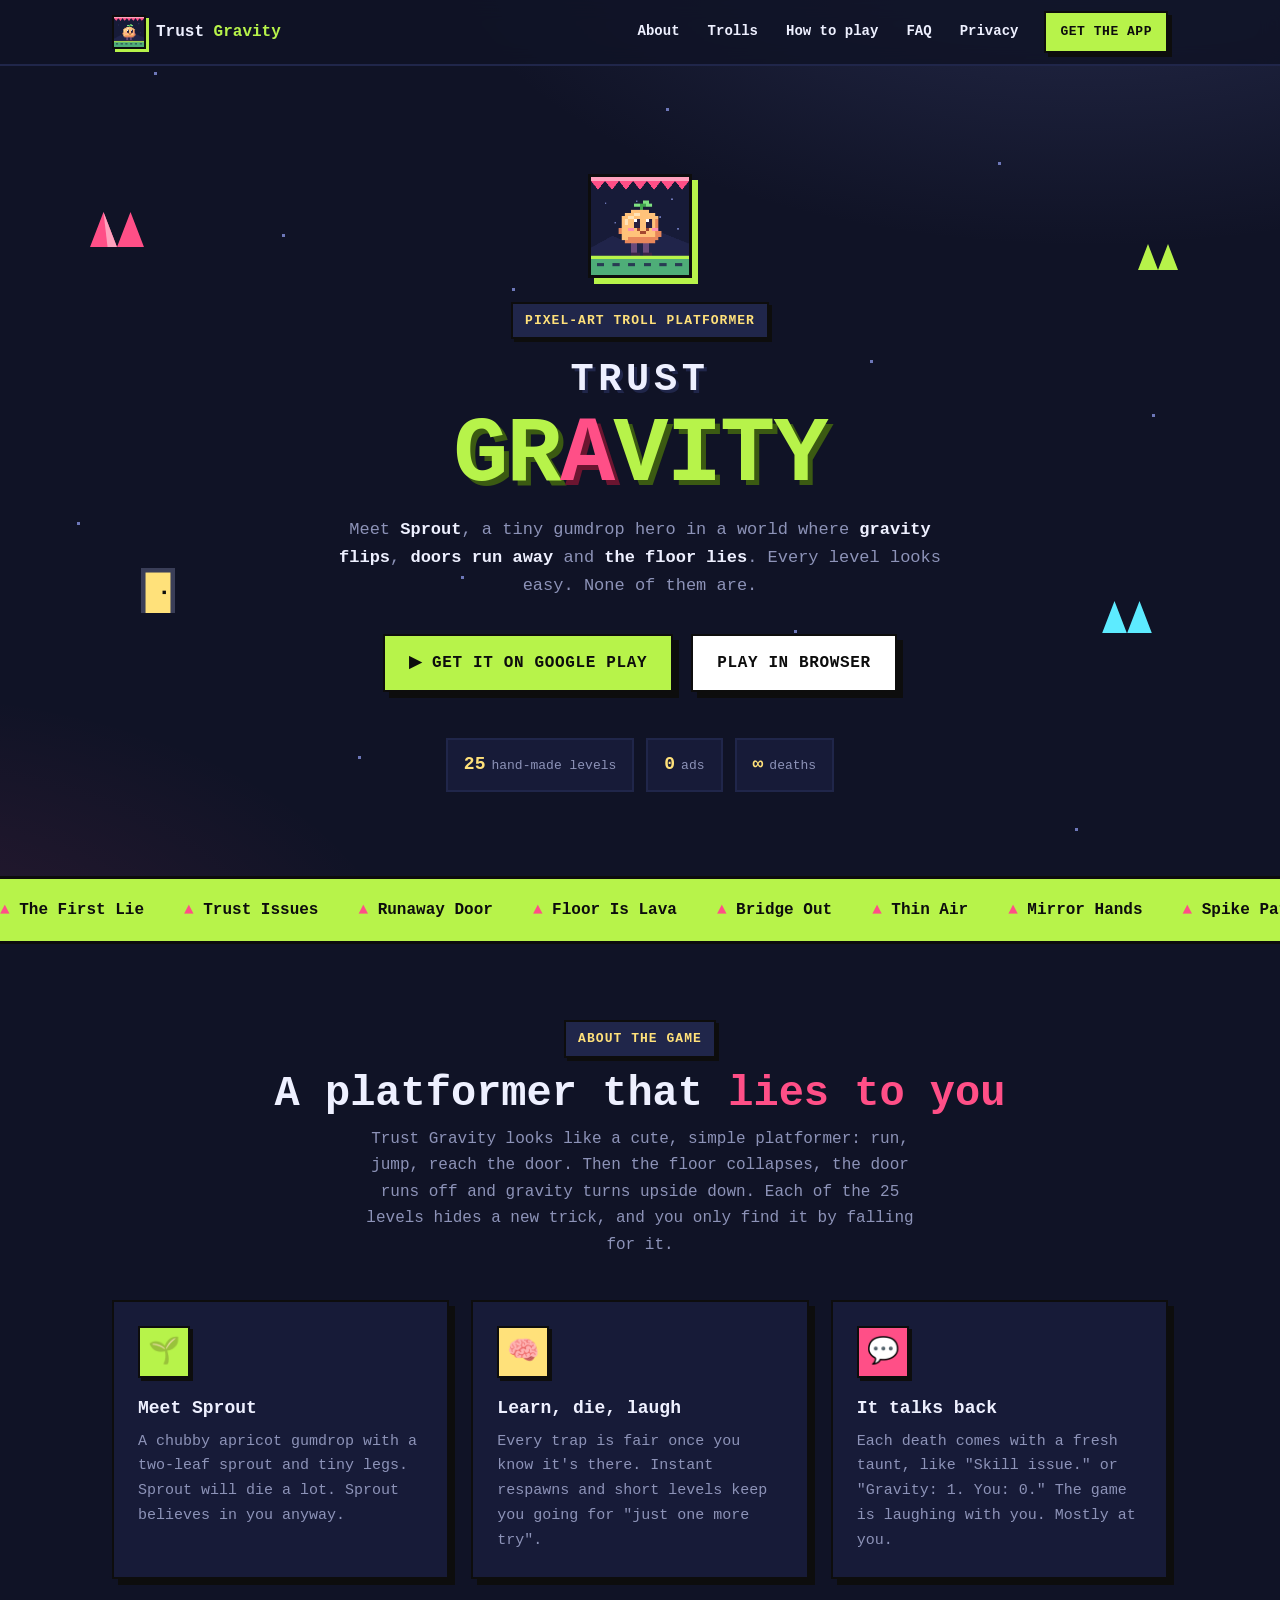
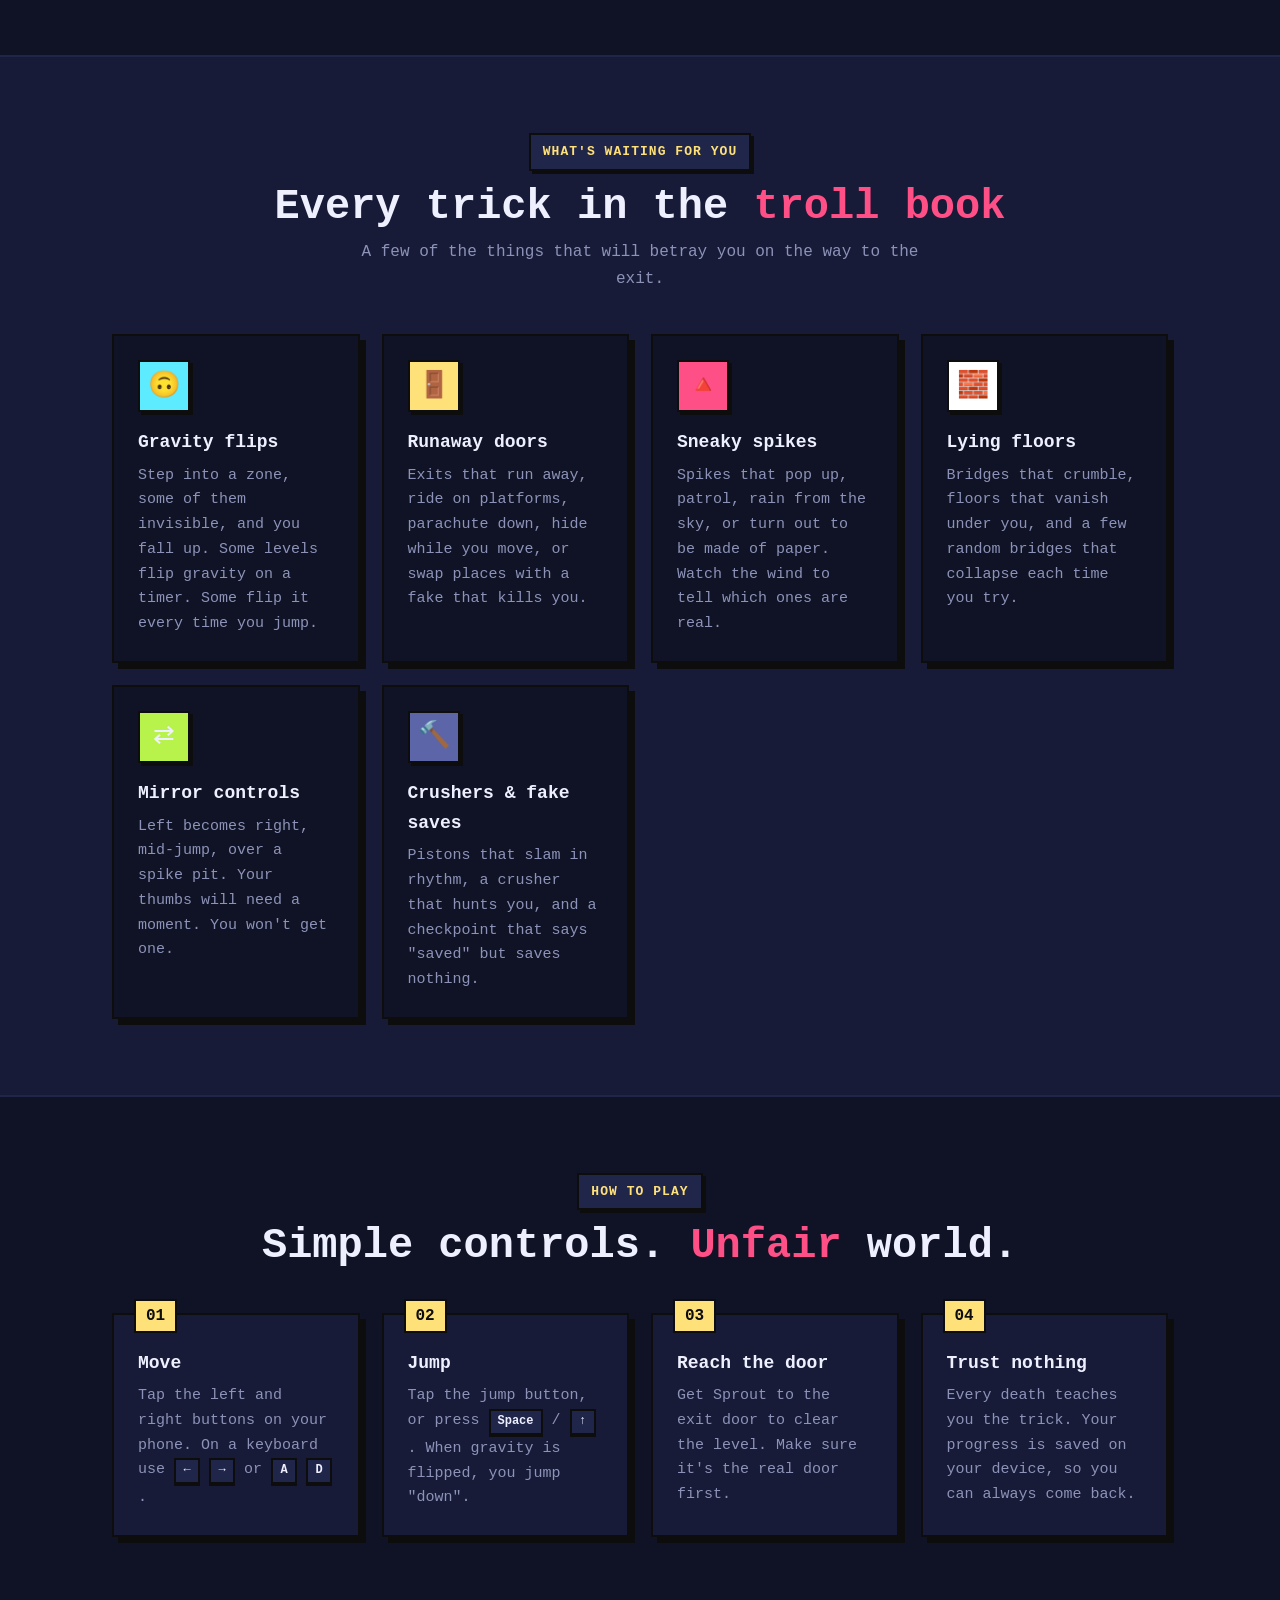
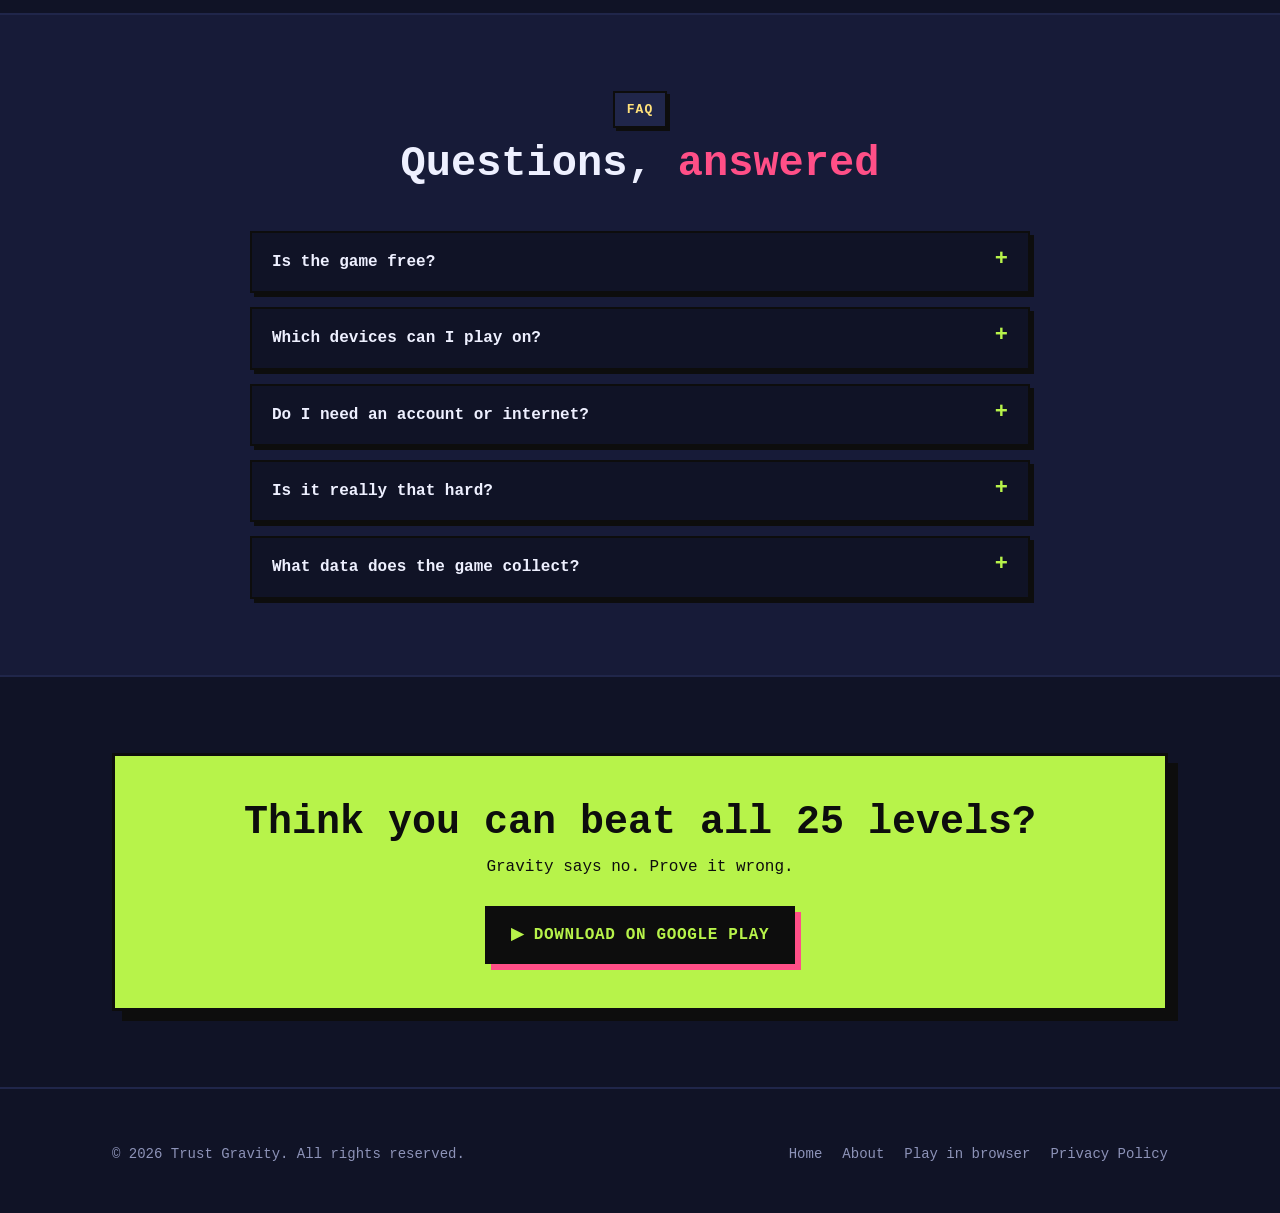
==== index.html @ 13813260 "inital commit" ====
<!doctype html>
<html lang="en">
<head>
  <meta charset="utf-8">
  <meta name="viewport" content="width=device-width, initial-scale=1">
  <title>Trust Gravity – a troll platformer</title>
  <meta name="description" content="Trust Gravity is a pixel-art troll platformer where gravity, doors and even the floor lie to you. 25 levels of pure betrayal.">
  <meta name="theme-color" content="#101326">
  <meta property="og:title" content="Trust Gravity">
  <meta property="og:description" content="A pixel-art troll platformer where gravity, doors and even the floor lie to you.">
  <meta property="og:image" content="img/icon.png">
  <meta property="og:type" content="website">
  <link rel="icon" type="image/png" href="img/icon.png">
  <link rel="stylesheet" href="css/style.css">
</head>
<body>
  <a class="skip-link" href="#main">Skip to content</a>
  <div class="sky" aria-hidden="true"><i></i><i></i><i></i><i></i><i></i><i></i><i></i><i></i><i></i><i></i><i></i><i></i></div>

  <header class="site-header">
    <nav class="container nav" aria-label="Main">
      <a class="brand" href="index.html">
        <img src="img/icon.png" alt="" width="34" height="34">
        <span>Trust <b>Gravity</b></span>
      </a>
      <input type="checkbox" id="nav-check" class="nav-check" aria-label="Toggle menu">
      <label for="nav-check" class="nav-toggle" aria-hidden="true">☰</label>
      <ul class="nav-links">
        <li><a href="#about">About</a></li>
        <li><a href="#features">Trolls</a></li>
        <li><a href="#how">How to play</a></li>
        <li><a href="#faq">FAQ</a></li>
        <li><a href="privacy.html">Privacy</a></li>
        <li><a class="pop-btn small" href="https://play.google.com/store/apps/details?id=com.game.dont_trust_gravity" target="_blank" rel="noopener">Get the app</a></li>
      </ul>
    </nav>
  </header>

  <main id="main">
    <!-- ============ HERO ============ -->
    <section class="hero">
      <!-- floating spikes and doors -->
      <svg class="float a" viewBox="0 0 40 26" aria-hidden="true"><path d="M0 26 10 0 20 26 30 0 40 26Z" fill="#ff4f87"/><path d="M10 0 13 26 20 26Z" fill="#ffa2be"/></svg>
      <svg class="float b" viewBox="0 0 30 40" aria-hidden="true"><rect width="30" height="40" fill="#3a3e58"/><rect x="4" y="4" width="22" height="36" fill="#ffe17a"/><rect x="19" y="20" width="3" height="3" fill="#0d0d0d"/></svg>
      <svg class="float c" viewBox="0 0 40 26" aria-hidden="true"><path d="M0 26 10 0 20 26 30 0 40 26Z" fill="#b7f34a"/></svg>
      <svg class="float d" viewBox="0 0 40 26" aria-hidden="true"><path d="M0 26 10 0 20 26 30 0 40 26Z" fill="#5debff"/></svg>

      <div class="container">
        <img class="app-icon rise" src="img/icon.png" alt="Trust Gravity app icon" width="104" height="104">
        <span class="tag rise d1">Pixel-art troll platformer</span>
        <h1 class="title rise d2" aria-label="Trust Gravity">
          <small aria-hidden="true">TRUST</small>
          <span aria-hidden="true">G</span><span aria-hidden="true">R</span><span class="flip" aria-hidden="true">A</span><span aria-hidden="true">V</span><span aria-hidden="true">I</span><span aria-hidden="true">T</span><span aria-hidden="true">Y</span>
        </h1>
        <p class="lede rise d3">
          Meet <strong>Sprout</strong>, a tiny gumdrop hero in a world where <strong>gravity flips</strong>,
          <strong>doors run away</strong> and <strong>the floor lies</strong>. Every level looks easy.
          None of them are.
        </p>
        <div class="cta-row rise d4">
          <a class="pop-btn shimmer" href="https://play.google.com/store/apps/details?id=com.game.dont_trust_gravity" target="_blank" rel="noopener">▶ Get it on Google Play</a>
          <a class="pop-btn white" href="play/index.html">Play in browser</a>
        </div>
        <div class="stats rise d4">
          <div><b>25</b>hand-made levels</div>
          <div><b>0</b>ads</div>
          <div><b>∞</b>deaths</div>
        </div>
      </div>
    </section>

    <!-- ============ LEVEL TICKER ============ -->
    <div class="ticker" aria-label="Some of the levels">
      <ul>
        <li>The First Lie</li><li>Trust Issues</li><li>Runaway Door</li><li>Floor Is Lava</li><li>Bridge Out</li>
        <li>Thin Air</li><li>Mirror Hands</li><li>Spike Patrol</li><li>Save Point?</li><li>The Flip Clock</li>
        <li>Crusher Alley</li><li>Wrong Door</li><li>Paper Spikes</li><li>Moon Walk</li><li>The Last Lie</li>
        <!-- duplicated for a seamless loop -->
        <li aria-hidden="true">The First Lie</li><li aria-hidden="true">Trust Issues</li><li aria-hidden="true">Runaway Door</li><li aria-hidden="true">Floor Is Lava</li><li aria-hidden="true">Bridge Out</li>
        <li aria-hidden="true">Thin Air</li><li aria-hidden="true">Mirror Hands</li><li aria-hidden="true">Spike Patrol</li><li aria-hidden="true">Save Point?</li><li aria-hidden="true">The Flip Clock</li>
        <li aria-hidden="true">Crusher Alley</li><li aria-hidden="true">Wrong Door</li><li aria-hidden="true">Paper Spikes</li><li aria-hidden="true">Moon Walk</li><li aria-hidden="true">The Last Lie</li>
      </ul>
    </div>

    <!-- ============ ABOUT ============ -->
    <section id="about">
      <div class="container">
        <div class="section-head">
          <span class="tag">About the game</span>
          <h2>A platformer that <em>lies to you</em></h2>
          <p>
            Trust Gravity looks like a cute, simple platformer: run, jump, reach the door.
            Then the floor collapses, the door runs off and gravity turns upside down.
            Each of the 25 levels hides a new trick, and you only find it by falling for it.
          </p>
        </div>
        <div class="grid">
          <article class="card">
            <div class="icon bg-lime" aria-hidden="true">🌱</div>
            <h3>Meet Sprout</h3>
            <p>A chubby apricot gumdrop with a two-leaf sprout and tiny legs. Sprout will die a lot. Sprout believes in you anyway.</p>
          </article>
          <article class="card">
            <div class="icon bg-yellow" aria-hidden="true">🧠</div>
            <h3>Learn, die, laugh</h3>
            <p>Every trap is fair once you know it's there. Instant respawns and short levels keep you going for "just one more try".</p>
          </article>
          <article class="card">
            <div class="icon bg-pink" aria-hidden="true">💬</div>
            <h3>It talks back</h3>
            <p>Each death comes with a fresh taunt, like "Skill issue." or "Gravity: 1. You: 0." The game is laughing with you. Mostly at you.</p>
          </article>
        </div>
      </div>
    </section>

    <!-- ============ FEATURES / TROLLS ============ -->
    <section id="features" class="band">
      <div class="container">
        <div class="section-head">
          <span class="tag">What's waiting for you</span>
          <h2>Every trick in the <em>troll book</em></h2>
          <p>A few of the things that will betray you on the way to the exit.</p>
        </div>
        <div class="grid">
          <article class="card">
            <div class="icon bg-cyan" aria-hidden="true">🙃</div>
            <h3>Gravity flips</h3>
            <p>Step into a zone, some of them invisible, and you fall up. Some levels flip gravity on a timer. Some flip it every time you jump.</p>
          </article>
          <article class="card">
            <div class="icon bg-yellow" aria-hidden="true">🚪</div>
            <h3>Runaway doors</h3>
            <p>Exits that run away, ride on platforms, parachute down, hide while you move, or swap places with a fake that kills you.</p>
          </article>
          <article class="card">
            <div class="icon bg-pink" aria-hidden="true">🔺</div>
            <h3>Sneaky spikes</h3>
            <p>Spikes that pop up, patrol, rain from the sky, or turn out to be made of paper. Watch the wind to tell which ones are real.</p>
          </article>
          <article class="card">
            <div class="icon bg-white" aria-hidden="true">🧱</div>
            <h3>Lying floors</h3>
            <p>Bridges that crumble, floors that vanish under you, and a few random bridges that collapse each time you try.</p>
          </article>
          <article class="card">
            <div class="icon bg-lime" aria-hidden="true">⇄</div>
            <h3>Mirror controls</h3>
            <p>Left becomes right, mid-jump, over a spike pit. Your thumbs will need a moment. You won't get one.</p>
          </article>
          <article class="card">
            <div class="icon bg-blue" aria-hidden="true">🔨</div>
            <h3>Crushers &amp; fake saves</h3>
            <p>Pistons that slam in rhythm, a crusher that hunts you, and a checkpoint that says "saved" but saves nothing.</p>
          </article>
        </div>
      </div>
    </section>

    <!-- ============ HOW TO PLAY ============ -->
    <section id="how">
      <div class="container">
        <div class="section-head">
          <span class="tag">How to play</span>
          <h2>Simple controls. <em>Unfair</em> world.</h2>
        </div>
        <div class="grid steps">
          <article class="card">
            <h3>Move</h3>
            <p>Tap the left and right buttons on your phone. On a keyboard use <kbd>←</kbd> <kbd>→</kbd> or <kbd>A</kbd> <kbd>D</kbd>.</p>
          </article>
          <article class="card">
            <h3>Jump</h3>
            <p>Tap the jump button, or press <kbd>Space</kbd> / <kbd>↑</kbd>. When gravity is flipped, you jump "down".</p>
          </article>
          <article class="card">
            <h3>Reach the door</h3>
            <p>Get Sprout to the exit door to clear the level. Make sure it's the real door first.</p>
          </article>
          <article class="card">
            <h3>Trust nothing</h3>
            <p>Every death teaches you the trick. Your progress is saved on your device, so you can always come back.</p>
          </article>
        </div>
      </div>
    </section>

    <!-- ============ FAQ ============ -->
    <section id="faq" class="band">
      <div class="container">
        <div class="section-head">
          <span class="tag">FAQ</span>
          <h2>Questions, <em>answered</em></h2>
        </div>
        <div class="faq">
          <details>
            <summary>Is the game free?</summary>
            <p>Yes.  Trust Gravity is free to download. There are no ads and no in-app purchases.</p>
          </details>
          <details>
            <summary>Which devices can I play on?</summary>
            <p>Android phones and tablets through Google Play. You can also try it in a desktop or mobile browser with the "Play in browser" button.</p>
          </details>
          <details>
            <summary>Do I need an account or internet?</summary>
            <p>No account is needed. The game plays offline. Your level progress, total deaths and sound setting are saved only on your device.</p>
          </details>
          <details>
            <summary>Is it really that hard?</summary>
            <p>It's a troll game, so it's designed to surprise you. Every level has been tested to be beatable, and once you know a trick it becomes fair.</p>
          </details>
          <details>
            <summary>What data does the game collect?</summary>
            <p>The Android app uses Microsoft Clarity to understand how people play (for example, which levels are too hard). It doesn't ask for your name, email or location. Read the full <a href="privacy.html">Privacy Policy</a>.</p>
          </details>
        </div>
      </div>
    </section>

    <!-- ============ CTA ============ -->
    <section>
      <div class="container">
        <div class="cta-box">
          <h2>Think you can beat all 25 levels?</h2>
          <p>Gravity says no. Prove it wrong.</p>
          <a class="pop-btn" href="https://play.google.com/store/apps/details?id=com.game.dont_trust_gravity" target="_blank" rel="noopener">▶ Download on Google Play</a>
        </div>
      </div>
    </section>
  </main>

  <footer class="site-footer">
    <div class="container footer-grid">
      <p>© 2026 Trust Gravity. All rights reserved.</p>
      <ul class="footer-links">
        <li><a href="index.html">Home</a></li>
        <li><a href="#about">About</a></li>
        <li><a href="play/index.html">Play in browser</a></li>
        <li><a href="privacy.html">Privacy Policy</a></li>
      </ul>
    </div>
  </footer>
</body>
</html>
---- css/style.css ----
/* Don't Trust Gravity — website styles (plain CSS, no JavaScript needed).
   Palette and NeoPOP look match the game (lib/ui/neopop.dart). */

:root {
  --bg: #101326;
  --bg-2: #171b38;
  --bg-3: #20264a;
  --ink: #0d0d0d;
  --text: #eef0ff;
  --soft: #cfd3ef;
  --muted: #8d93b8;
  --lime: #b7f34a;
  --lime-dark: #3b5a12;
  --pink: #ff4f87;
  --yellow: #ffe17a;
  --cyan: #5debff;
  --blue: #5b65a8;
  --maxw: 1120px;
  --font: ui-monospace, "SFMono-Regular", Menlo, Consolas, "Liberation Mono", monospace;
}

*, *::before, *::after { box-sizing: border-box; }
html { scroll-behavior: smooth; }

body {
  margin: 0;
  background: var(--bg);
  color: var(--text);
  font-family: var(--font);
  font-size: 16px;
  line-height: 1.65;
  -webkit-font-smoothing: antialiased;
  overflow-x: hidden;
}

img { display: block; max-width: 100%; }
a { color: var(--lime); text-underline-offset: 3px; }
a:hover { color: var(--yellow); }
:focus-visible { outline: 3px solid var(--yellow); outline-offset: 3px; }

.container { width: 100%; max-width: var(--maxw); margin: 0 auto; padding: 0 16px; }
@media (min-width: 720px) { .container { padding: 0 32px; } }

.skip-link { position: absolute; left: -999px; top: 8px; z-index: 100; background: var(--yellow); color: var(--ink); padding: 8px 14px; font-weight: 800; }
.skip-link:focus { left: 8px; }

/* ---------- Background: glow + twinkling pixel stars ---------- */
.sky {
  position: fixed;
  inset: 0;
  z-index: -1;
  pointer-events: none;
  background:
    radial-gradient(1100px 560px at 85% -10%, rgba(91, 101, 168, .30), transparent 60%),
    radial-gradient(900px 500px at -10% 110%, rgba(255, 79, 135, .12), transparent 60%),
    var(--bg);
}
.sky i {
  position: absolute;
  width: 3px;
  height: 3px;
  background: #6d77b8;
  animation: twinkle 3.2s ease-in-out infinite;
}
.sky i:nth-child(1)  { top: 8%;  left: 12%; animation-delay: -.4s; }
.sky i:nth-child(2)  { top: 18%; left: 78%; animation-delay: -1.2s; }
.sky i:nth-child(3)  { top: 32%; left: 40%; animation-delay: -2s; }
.sky i:nth-child(4)  { top: 46%; left: 90%; animation-delay: -.8s; }
.sky i:nth-child(5)  { top: 58%; left: 6%;  animation-delay: -2.6s; }
.sky i:nth-child(6)  { top: 70%; left: 62%; animation-delay: -1.6s; }
.sky i:nth-child(7)  { top: 84%; left: 28%; animation-delay: -.2s; }
.sky i:nth-child(8)  { top: 12%; left: 52%; animation-delay: -2.9s; }
.sky i:nth-child(9)  { top: 92%; left: 84%; animation-delay: -1s; }
.sky i:nth-child(10) { top: 26%; left: 22%; animation-delay: -2.2s; }
.sky i:nth-child(11) { top: 64%; left: 36%; animation-delay: -.6s; }
.sky i:nth-child(12) { top: 40%; left: 68%; animation-delay: -1.9s; }
@keyframes twinkle { 0%, 100% { opacity: .15; } 50% { opacity: .9; } }

/* ---------- Header / nav (CSS-only mobile menu) ---------- */
.site-header {
  position: sticky;
  top: 0;
  z-index: 50;
  background: rgba(16, 19, 38, .85);
  backdrop-filter: blur(10px);
  -webkit-backdrop-filter: blur(10px);
  border-bottom: 2px solid var(--bg-3);
}
.nav { display: flex; align-items: center; justify-content: space-between; height: 64px; gap: 16px; }
.brand { display: flex; align-items: center; gap: 10px; color: var(--text); text-decoration: none; font-weight: 900; white-space: nowrap; }
.brand img { width: 34px; height: 34px; border: 2px solid var(--ink); box-shadow: 3px 3px 0 var(--lime); }
.brand b { color: var(--lime); }
.brand:hover { color: var(--text); }

.nav-links { display: flex; align-items: center; gap: 4px; list-style: none; margin: 0; padding: 0; }
.nav-links a { display: block; padding: 8px 12px; color: var(--text); text-decoration: none; font-weight: 700; font-size: 14px; transition: background .2s, color .2s; }
.nav-links a:hover { background: var(--bg-3); color: var(--lime); }
.nav-links a[aria-current="page"] { color: var(--lime); }
.nav-links .pop-btn { margin-left: 10px; }

.nav-check { position: absolute; opacity: 0; pointer-events: none; }
.nav-toggle { display: none; width: 44px; height: 44px; place-items: center; border: 2px solid var(--bg-3); color: var(--text); font-size: 20px; cursor: pointer; user-select: none; }
.nav-check:focus-visible + .nav-toggle { outline: 3px solid var(--yellow); outline-offset: 2px; }

@media (max-width: 820px) {
  .nav-toggle { display: grid; }
  .nav-links {
    position: absolute;
    top: 100%;
    left: 0;
    right: 0;
    flex-direction: column;
    align-items: stretch;
    padding: 12px 16px 20px;
    background: var(--bg);
    border-bottom: 2px solid var(--bg-3);
    opacity: 0;
    visibility: hidden;
    transform: translateY(-8px);
    transition: opacity .2s, transform .2s, visibility .2s;
  }
  .nav-check:checked ~ .nav-links { opacity: 1; visibility: visible; transform: none; }
  .nav-links a { padding: 12px; font-size: 16px; }
  .nav-links .pop-btn { margin: 8px 0 0; }
}

/* ---------- NeoPOP buttons ---------- */
.pop-btn {
  --c: var(--lime);
  --d: 6px;
  position: relative;
  overflow: hidden;
  display: inline-flex;
  align-items: center;
  justify-content: center;
  gap: 10px;
  padding: 14px 24px;
  background: var(--c);
  color: var(--ink) !important;
  font: inherit;
  font-weight: 900;
  letter-spacing: .04em;
  text-transform: uppercase;
  text-decoration: none;
  border: 2px solid var(--ink);
  box-shadow: var(--d) var(--d) 0 var(--ink);
  transition: transform .12s ease, box-shadow .12s ease;
}
.pop-btn:hover { transform: translate(-2px, -2px); box-shadow: calc(var(--d) + 2px) calc(var(--d) + 2px) 0 var(--ink); }
.pop-btn:active { transform: translate(var(--d), var(--d)); box-shadow: 0 0 0 var(--ink); }
.pop-btn.small { --d: 4px; padding: 8px 14px; font-size: 13px; }
.pop-btn.pink { --c: var(--pink); }
.pop-btn.white { --c: #fff; }
.pop-btn.shimmer::after {
  content: "";
  position: absolute;
  top: 0;
  bottom: 0;
  left: -60%;
  width: 40%;
  background: linear-gradient(100deg, transparent, rgba(255, 255, 255, .7), transparent);
  transform: skewX(-20deg);
  animation: shimmer 2.8s ease-in-out infinite;
}
@keyframes shimmer { 0%, 55% { left: -60%; } 100% { left: 130%; } }

/* ---------- Hero ---------- */
.hero { position: relative; padding: 72px 0 60px; text-align: center; overflow: hidden; }
@media (min-width: 720px) { .hero { padding: 108px 0 84px; } }

.tag {
  display: inline-block;
  padding: 6px 12px;
  background: var(--bg-3);
  color: var(--yellow);
  font-size: 13px;
  font-weight: 800;
  letter-spacing: .08em;
  text-transform: uppercase;
  border: 2px solid var(--ink);
  box-shadow: 3px 3px 0 var(--ink);
}

.app-icon {
  width: 104px;
  height: 104px;
  margin: 0 auto 24px;
  border: 3px solid var(--ink);
  box-shadow: 6px 6px 0 var(--lime);
  animation: hop 2.6s ease-in-out infinite;
}
@keyframes hop {
  0%, 100% { transform: translateY(0) rotate(0); }
  40% { transform: translateY(-14px) rotate(-4deg); }
  60% { transform: translateY(-14px) rotate(4deg); }
}

.title {
  margin: 22px 0 14px;
  font-size: clamp(40px, 9vw, 92px);
  line-height: 1;
  font-weight: 900;
  letter-spacing: -.02em;
  color: var(--lime);
  text-shadow: 5px 5px 0 var(--lime-dark);
}
.title small {
  display: block;
  margin-bottom: .25em;
  font-size: .42em;
  color: var(--text);
  text-shadow: 3px 3px 0 var(--bg-3);
  letter-spacing: .12em;
}
/* Each letter wobbles; one letter keeps flipping upside down. */
.title span { display: inline-block; animation: wobble 2.4s ease-in-out infinite; }
.title span:nth-child(2n) { animation-delay: -.3s; }
.title span:nth-child(3n) { animation-delay: -.6s; }
.title span:nth-child(5n) { animation-delay: -.9s; }
.title span.flip { animation: flip 6s ease-in-out infinite; color: var(--pink); text-shadow: 5px 5px 0 #6b1530; }
@keyframes wobble { 0%, 100% { transform: translateY(0) rotate(0); } 50% { transform: translateY(-6px) rotate(-3deg); } }
@keyframes flip { 0%, 70%, 100% { transform: rotate(0); } 78%, 92% { transform: rotate(180deg); } }

.lede { max-width: 620px; margin: 0 auto 34px; color: var(--muted); font-size: 17px; }
.lede strong { color: var(--text); }

.cta-row { display: flex; flex-wrap: wrap; gap: 18px; justify-content: center; }

.stats { display: flex; flex-wrap: wrap; justify-content: center; gap: 12px; margin-top: 46px; }
.stats div { padding: 10px 16px; background: var(--bg-2); border: 2px solid var(--bg-3); font-size: 13px; color: var(--muted); }
.stats b { color: var(--yellow); font-size: 18px; margin-right: 6px; }

/* Floating spikes / doors in the hero */
.float { position: absolute; pointer-events: none; animation: drift 6s ease-in-out infinite; }
.float.a { top: 18%; left: 7%; width: 54px; --r: -14deg; }
.float.b { top: 62%; left: 11%; width: 34px; --r: 8deg; animation-delay: -2s; }
.float.c { top: 22%; right: 8%; width: 40px; --r: 180deg; animation-delay: -1s; }
.float.d { top: 66%; right: 10%; width: 50px; --r: 12deg; animation-delay: -3s; }
@keyframes drift {
  0%, 100% { transform: translateY(0) rotate(var(--r)); }
  50% { transform: translateY(-16px) rotate(calc(var(--r) + 8deg)); }
}
@media (max-width: 760px) { .float { display: none; } }

/* Load-in animation (pure CSS) */
.rise { animation: rise .7s cubic-bezier(.2, .8, .2, 1) both; }
.rise.d1 { animation-delay: .1s; }
.rise.d2 { animation-delay: .2s; }
.rise.d3 { animation-delay: .3s; }
.rise.d4 { animation-delay: .4s; }
@keyframes rise { from { opacity: 0; transform: translateY(24px); } }

/* ---------- Sections ---------- */
section { padding: 76px 0; }
@media (max-width: 720px) { section { padding: 56px 0; } }
.band { background: var(--bg-2); border-top: 2px solid var(--bg-3); border-bottom: 2px solid var(--bg-3); }

.section-head { text-align: center; margin-bottom: 42px; }
.section-head h2 { margin: 12px 0 8px; font-size: clamp(28px, 5vw, 42px); line-height: 1.15; font-weight: 900; }
.section-head h2 em { font-style: normal; color: var(--pink); }
.section-head p { margin: 0 auto; max-width: 580px; color: var(--muted); }

.grid { display: grid; gap: 22px; grid-template-columns: repeat(auto-fit, minmax(240px, 1fr)); }

.card {
  background: var(--bg-2);
  border: 2px solid var(--ink);
  box-shadow: 6px 6px 0 var(--ink);
  padding: 24px;
  transition: transform .2s ease, box-shadow .2s ease;
}
.band .card { background: var(--bg); }
.card:hover { transform: translate(-3px, -3px) rotate(-.5deg); box-shadow: 9px 9px 0 var(--ink); }
.card .icon {
  display: grid;
  place-items: center;
  width: 52px;
  height: 52px;
  margin-bottom: 16px;
  font-size: 26px;
  border: 2px solid var(--ink);
  box-shadow: 3px 3px 0 var(--ink);
  transition: transform .3s ease;
}
.card:hover .icon { transform: rotate(180deg); }
.card h3 { margin: 0 0 6px; font-size: 18px; }
.card p { margin: 0; color: var(--muted); font-size: 15px; }
.bg-lime { background: var(--lime); }
.bg-pink { background: var(--pink); }
.bg-yellow { background: var(--yellow); }
.bg-cyan { background: var(--cyan); }
.bg-white { background: #fff; }
.bg-blue { background: var(--blue); }

/* Numbered steps */
.steps { counter-reset: step; }
.steps .card { position: relative; padding-top: 34px; }
.steps .card::before {
  counter-increment: step;
  content: "0" counter(step);
  position: absolute;
  top: -16px;
  left: 20px;
  padding: 2px 10px;
  background: var(--yellow);
  color: var(--ink);
  font-weight: 900;
  border: 2px solid var(--ink);
}
kbd {
  display: inline-block;
  min-width: 26px;
  padding: 1px 7px;
  background: var(--bg-3);
  border: 2px solid var(--ink);
  border-bottom-width: 4px;
  color: var(--text);
  font: inherit;
  font-size: 12px;
  font-weight: 800;
  text-align: center;
}

/* Level ticker */
.ticker { overflow: hidden; padding: 18px 0; background: var(--lime); border-top: 3px solid var(--ink); border-bottom: 3px solid var(--ink); }
.ticker ul { display: flex; gap: 40px; width: max-content; margin: 0; padding: 0; list-style: none; animation: scroll 40s linear infinite; }
.ticker li { color: var(--ink); font-weight: 900; white-space: nowrap; }
.ticker li::before { content: "▲ "; color: var(--pink); }
.ticker:hover ul { animation-play-state: paused; }
@keyframes scroll { to { transform: translateX(-50%); } }

/* FAQ */
.faq { max-width: 780px; margin: 0 auto; display: grid; gap: 14px; }
.faq details { background: var(--bg-2); border: 2px solid var(--ink); box-shadow: 4px 4px 0 var(--ink); }
.band .faq details { background: var(--bg); }
.faq summary { display: flex; justify-content: space-between; gap: 16px; padding: 16px 20px; font-weight: 800; cursor: pointer; list-style: none; }
.faq summary::-webkit-details-marker { display: none; }
.faq summary::after { content: "+"; color: var(--lime); font-size: 22px; line-height: 1; transition: transform .2s; }
.faq details[open] summary::after { transform: rotate(45deg); }
.faq details p { margin: 0; padding: 0 20px 18px; color: var(--muted); }

/* CTA box */
.cta-box {
  text-align: center;
  background: var(--lime);
  color: var(--ink);
  border: 3px solid var(--ink);
  box-shadow: 10px 10px 0 var(--ink);
  padding: 44px 24px;
}
.cta-box h2 { margin: 0 0 8px; font-size: clamp(26px, 5vw, 40px); line-height: 1.15; font-weight: 900; }
.cta-box p { margin: 0 0 26px; }
.cta-box .pop-btn { --c: var(--ink); color: var(--lime) !important; box-shadow: 6px 6px 0 var(--pink); }

/* ---------- Privacy page ---------- */
.page-hero { padding: 64px 0 32px; text-align: center; }
.page-hero h1 { margin: 16px 0 10px; font-size: clamp(34px, 7vw, 60px); line-height: 1.05; font-weight: 900; color: var(--lime); text-shadow: 4px 4px 0 var(--lime-dark); }
.page-hero p { margin: 0 auto; max-width: 620px; color: var(--muted); }

.prose { max-width: 780px; margin: 0 auto; }
.prose h2 { margin: 48px 0 12px; font-size: 22px; font-weight: 900; color: var(--yellow); scroll-margin-top: 84px; }
.prose h3 { margin: 26px 0 8px; font-size: 17px; }
.prose p, .prose li { color: var(--soft); }
.prose ul { padding-left: 22px; }
.prose li { margin: 6px 0; }
.prose li::marker { color: var(--lime); }

.summary-box { background: var(--bg-2); border: 2px solid var(--ink); box-shadow: 6px 6px 0 var(--ink); padding: 20px 24px; }
.summary-box h2 { margin-top: 0; color: var(--lime); }

.toc { margin: 36px 0 0; padding: 18px 22px; background: var(--bg-2); border: 2px solid var(--bg-3); }
.toc strong { display: block; margin-bottom: 6px; }
.toc ol { margin: 0; padding-left: 22px; columns: 2 220px; }
.toc li { margin: 4px 0; }

.table-scroll { overflow-x: auto; margin: 16px 0; }
table { width: 100%; min-width: 560px; border-collapse: collapse; font-size: 14px; }
th, td { padding: 10px 12px; text-align: left; vertical-align: top; border: 2px solid var(--bg-3); }
th { background: var(--bg-3); }
td { color: var(--soft); }

/* ---------- Footer ---------- */
.site-footer { padding: 40px 0 32px; border-top: 2px solid var(--bg-3); color: var(--muted); font-size: 14px; }
.footer-grid { display: flex; flex-wrap: wrap; justify-content: space-between; align-items: center; gap: 20px; }
.footer-links { display: flex; flex-wrap: wrap; gap: 6px 20px; list-style: none; margin: 0; padding: 0; }
.footer-links a { color: var(--muted); text-decoration: none; }
.footer-links a:hover { color: var(--lime); }

@media (prefers-reduced-motion: reduce) {
  *, *::before, *::after { animation: none !important; transition: none !important; }
  html { scroll-behavior: auto; }
}
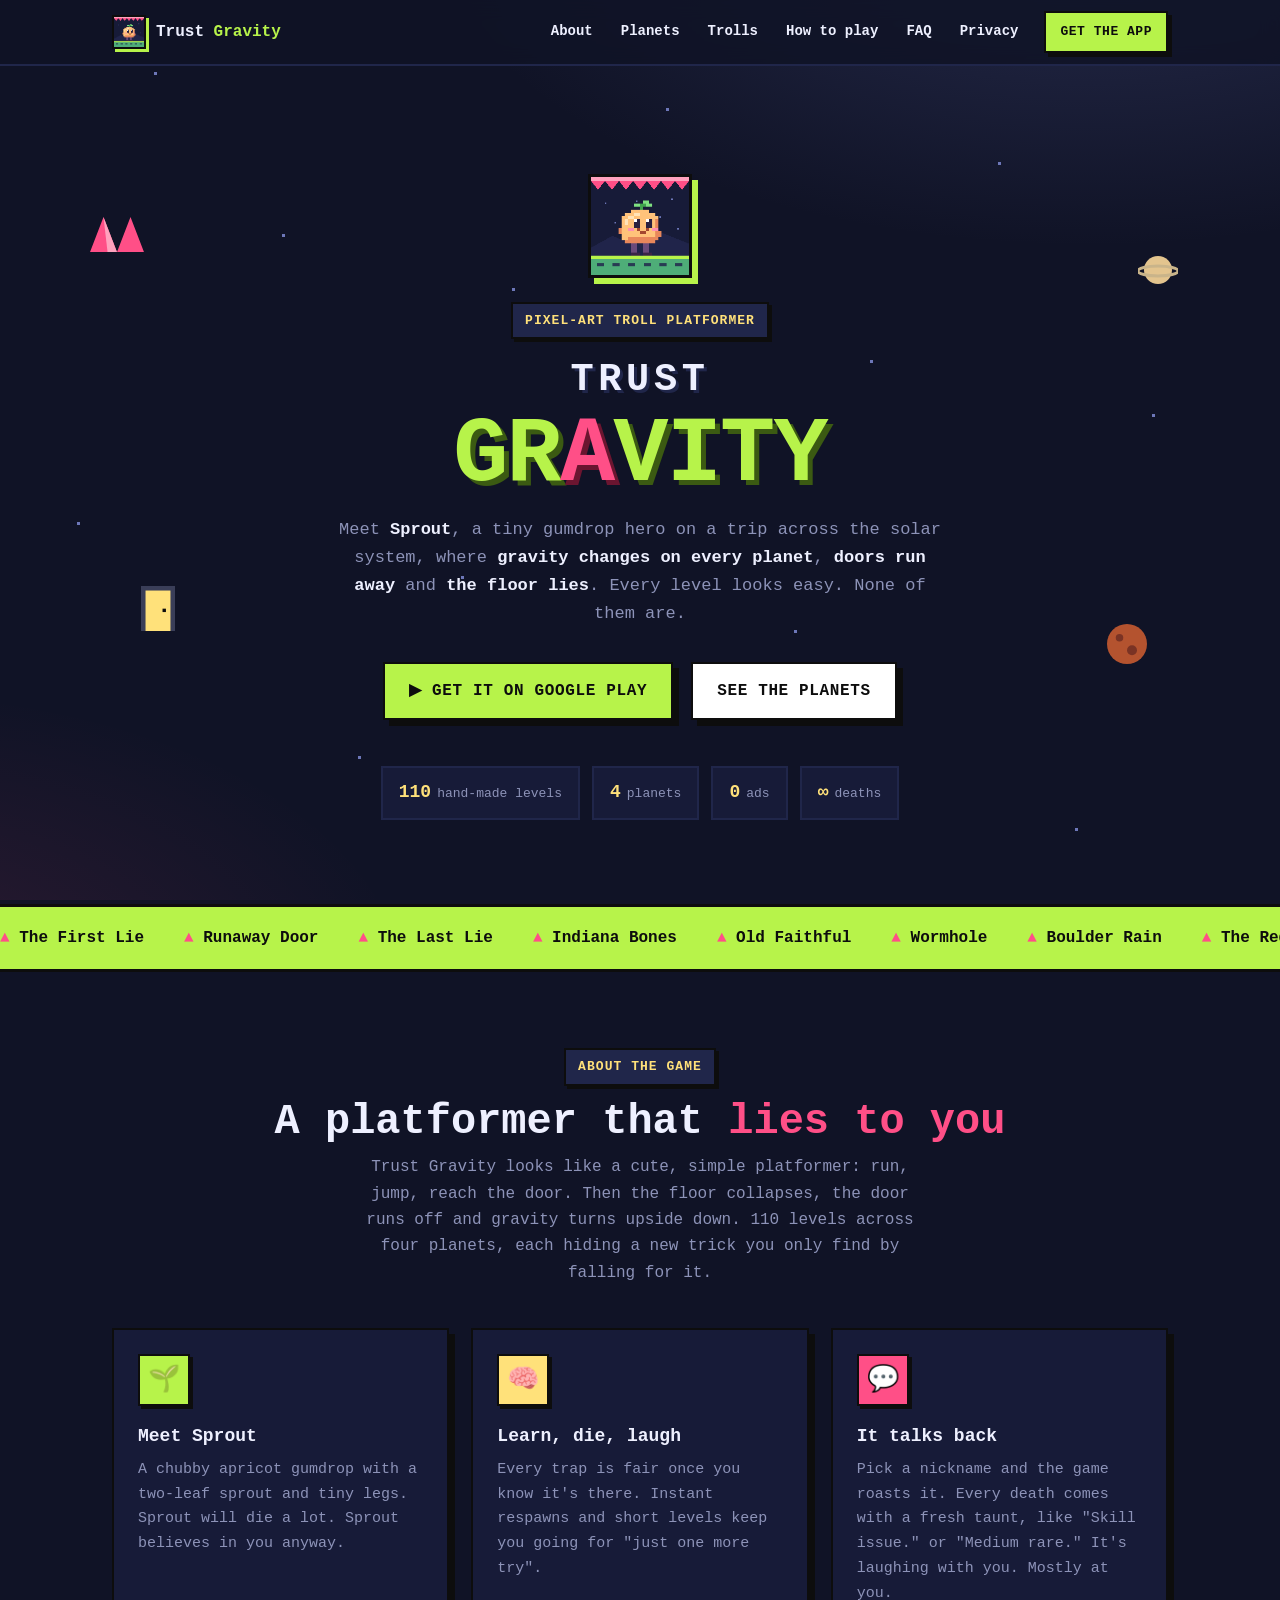
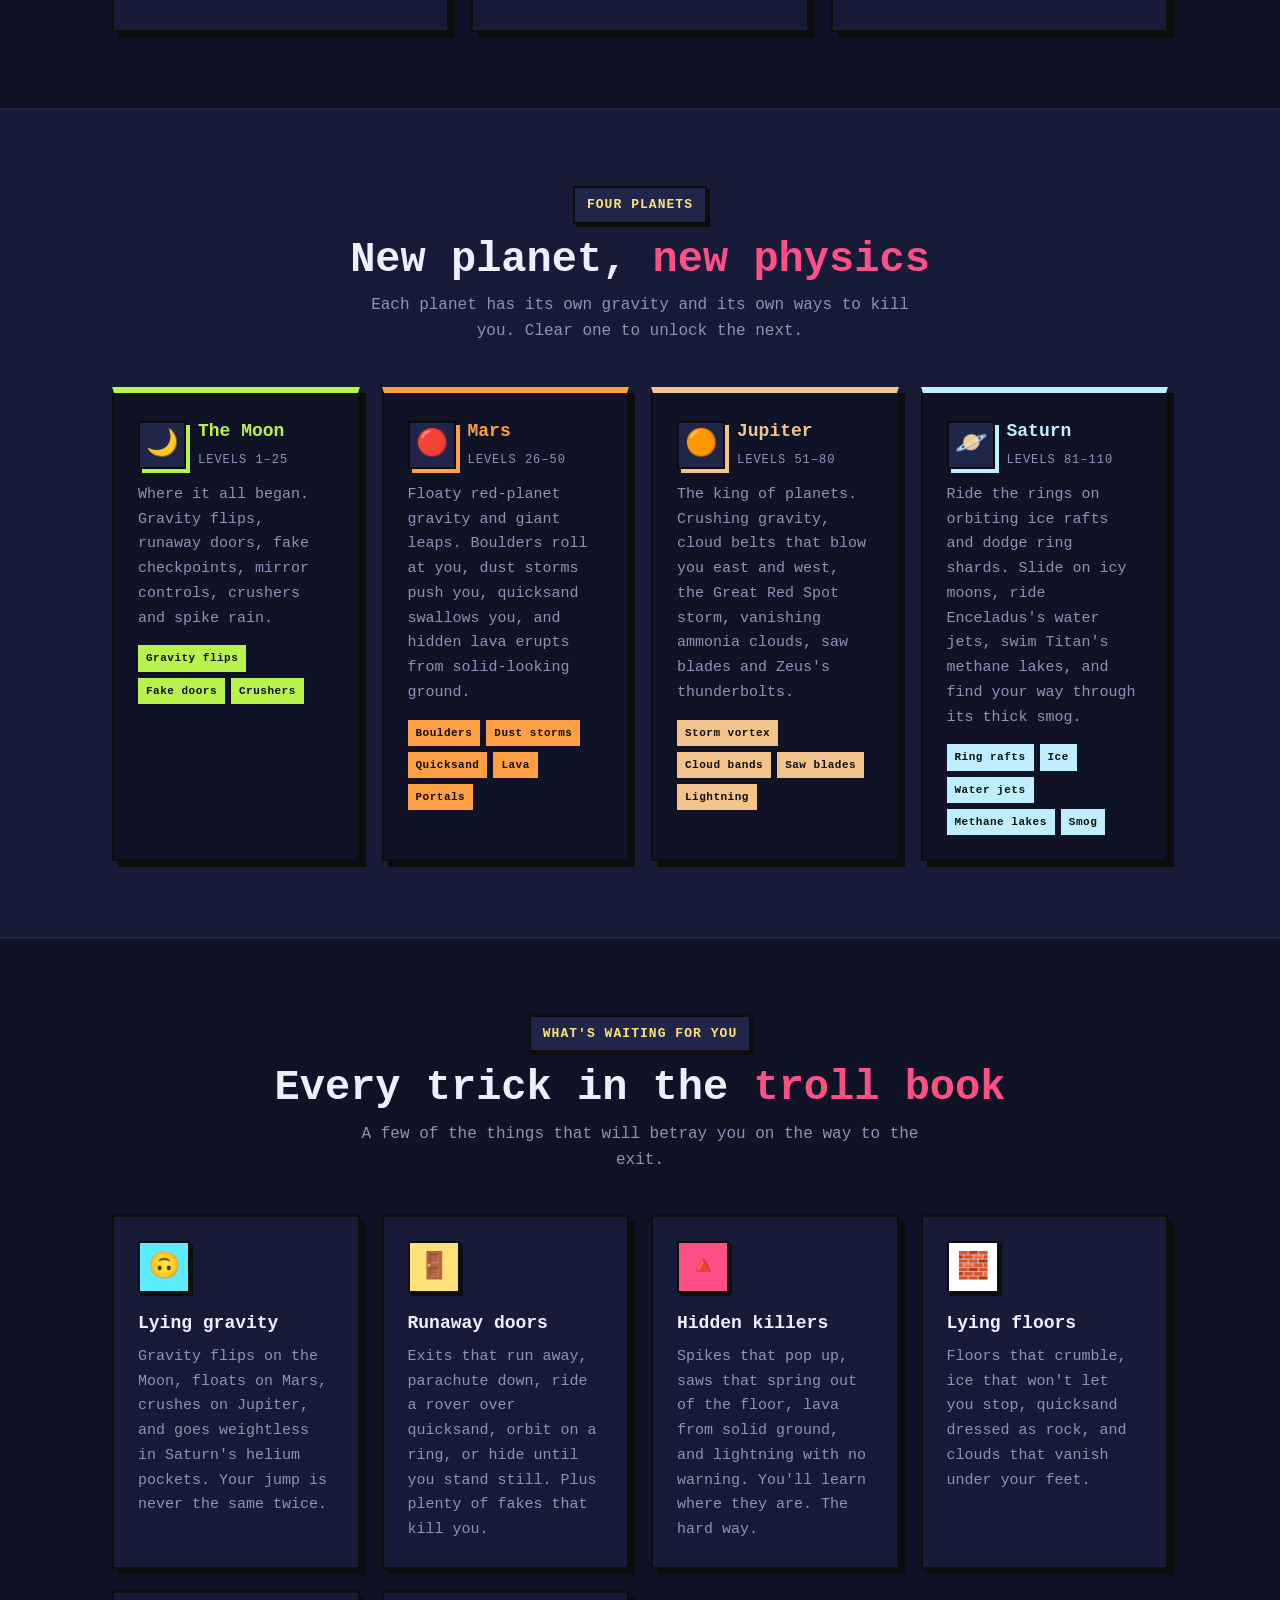
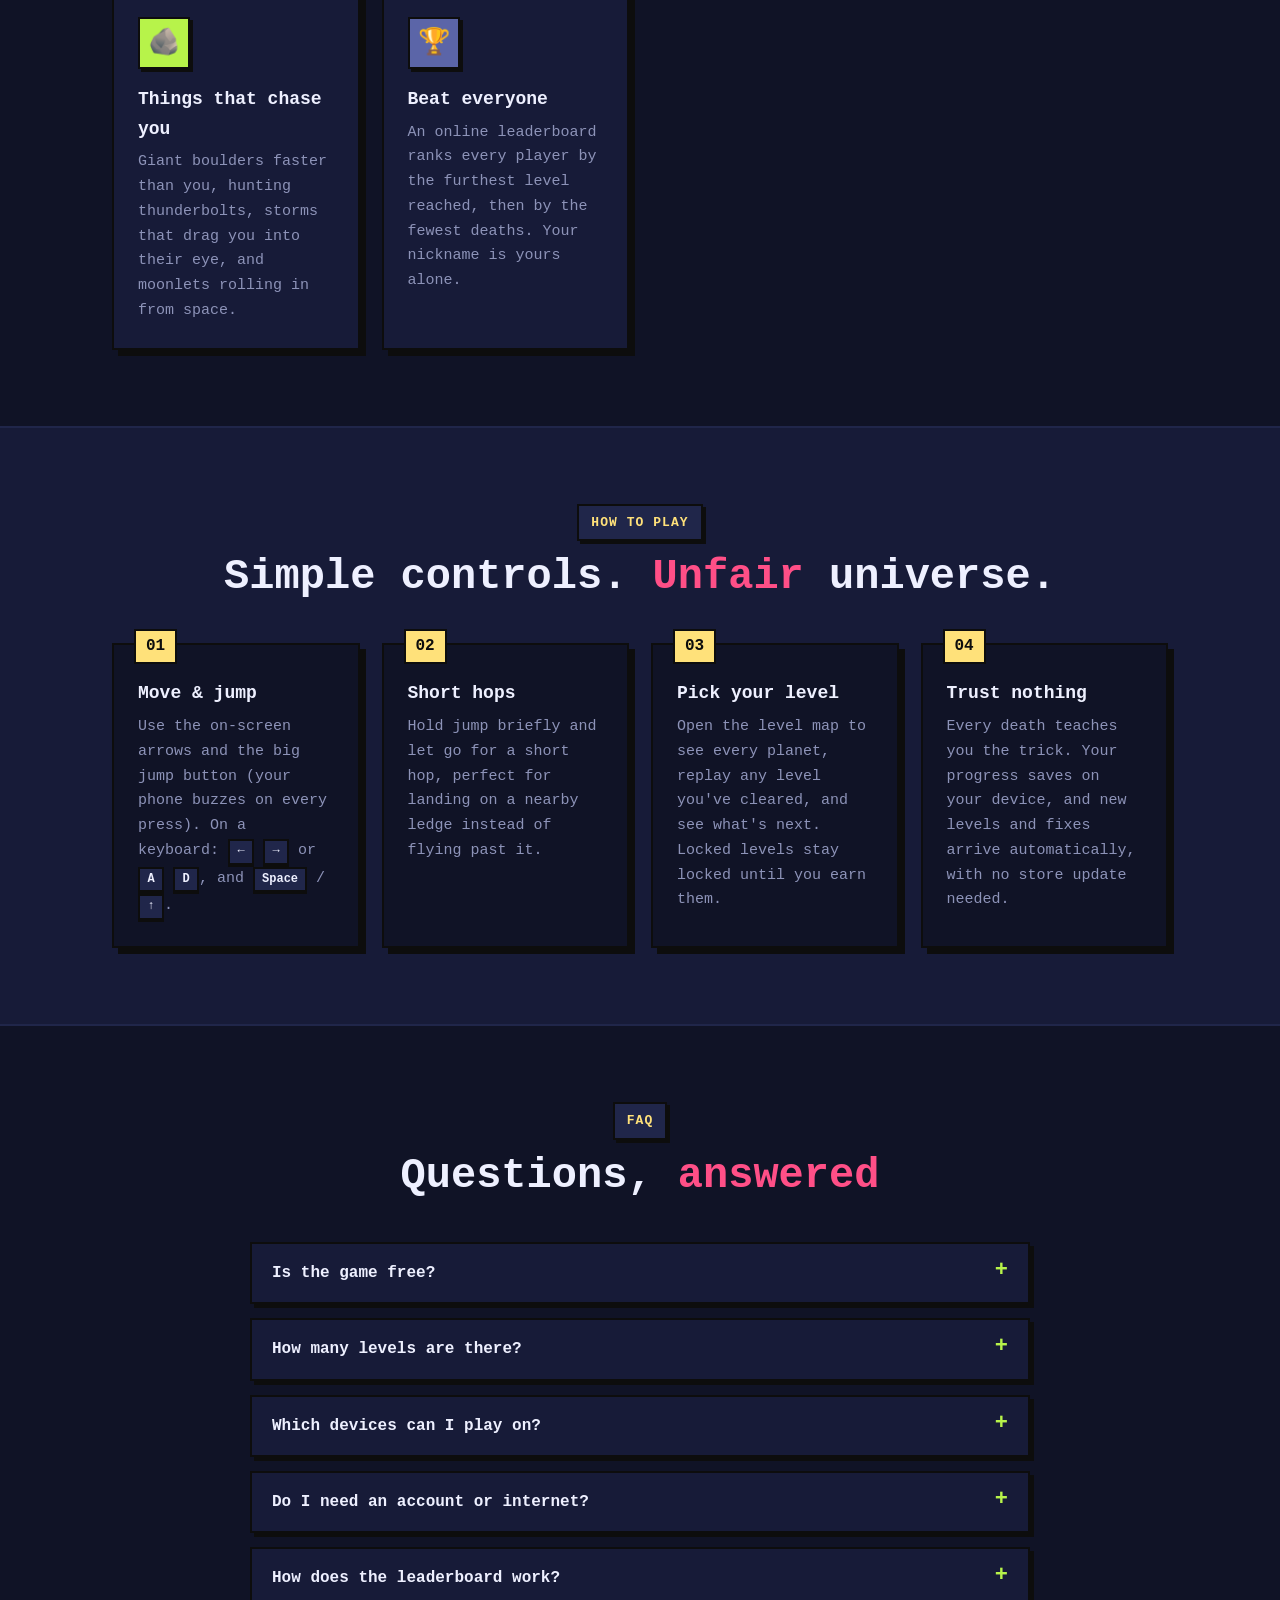
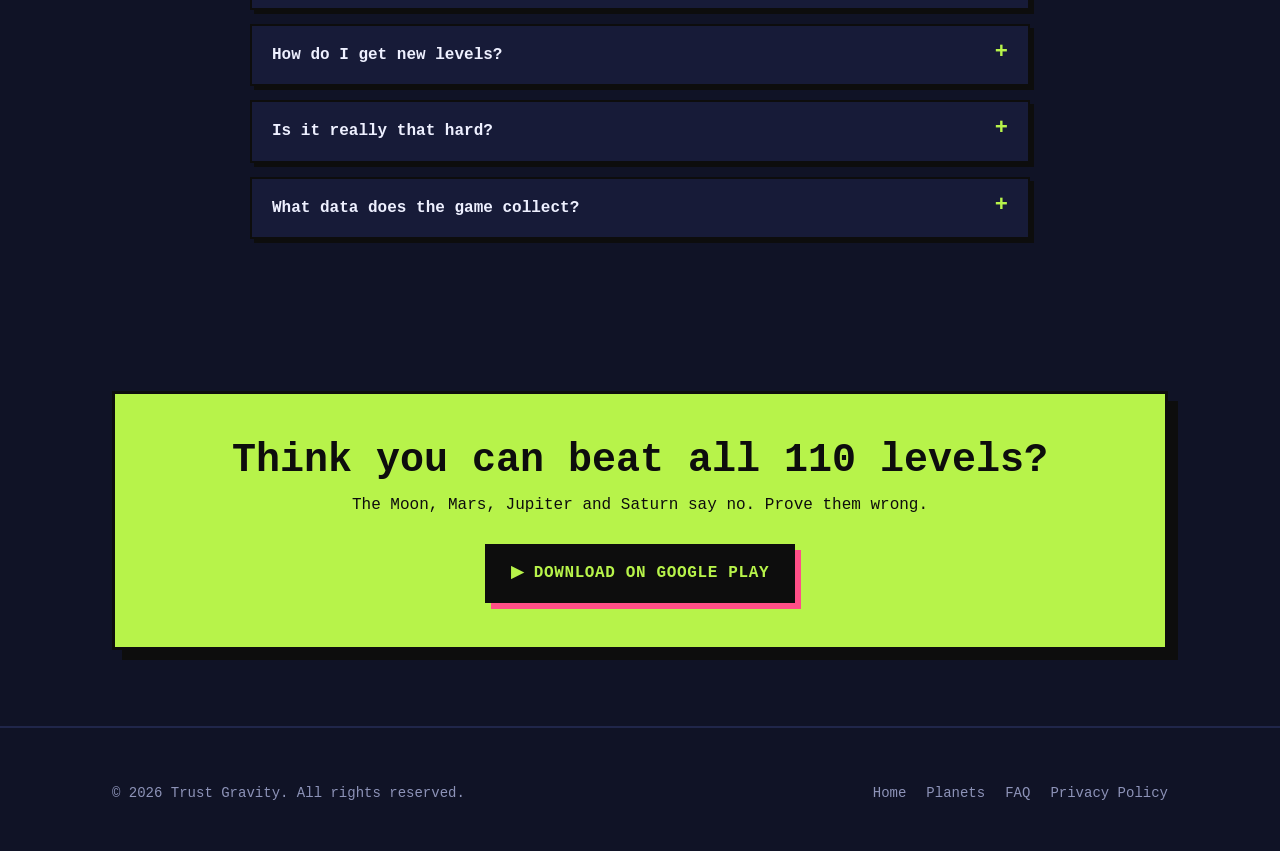
==== commit 0d28cd3e: "app changes" ====
--- a/index.html
+++ b/index.html
@@ -3,11 +3,11 @@
 <head>
   <meta charset="utf-8">
   <meta name="viewport" content="width=device-width, initial-scale=1">
-  <title>Trust Gravity – a troll platformer</title>
-  <meta name="description" content="Trust Gravity is a pixel-art troll platformer where gravity, doors and even the floor lie to you. 25 levels of pure betrayal.">
+  <title>Trust Gravity – a troll platformer across the planets</title>
+  <meta name="description" content="Trust Gravity is a pixel-art troll platformer where gravity, doors and even the floor lie to you. 110 levels across the Moon, Mars, Jupiter and Saturn.">
   <meta name="theme-color" content="#101326">
   <meta property="og:title" content="Trust Gravity">
-  <meta property="og:description" content="A pixel-art troll platformer where gravity, doors and even the floor lie to you.">
+  <meta property="og:description" content="110 levels of pure betrayal across the Moon, Mars, Jupiter and Saturn.">
   <meta property="og:image" content="img/icon.png">
   <meta property="og:type" content="website">
   <link rel="icon" type="image/png" href="img/icon.png">
@@ -27,6 +27,7 @@
       <label for="nav-check" class="nav-toggle" aria-hidden="true">☰</label>
       <ul class="nav-links">
         <li><a href="#about">About</a></li>
+        <li><a href="#worlds">Planets</a></li>
         <li><a href="#features">Trolls</a></li>
         <li><a href="#how">How to play</a></li>
         <li><a href="#faq">FAQ</a></li>
@@ -39,11 +40,11 @@
   <main id="main">
     <!-- ============ HERO ============ -->
     <section class="hero">
-      <!-- floating spikes and doors -->
+      <!-- floating spikes, a door, and planets -->
       <svg class="float a" viewBox="0 0 40 26" aria-hidden="true"><path d="M0 26 10 0 20 26 30 0 40 26Z" fill="#ff4f87"/><path d="M10 0 13 26 20 26Z" fill="#ffa2be"/></svg>
       <svg class="float b" viewBox="0 0 30 40" aria-hidden="true"><rect width="30" height="40" fill="#3a3e58"/><rect x="4" y="4" width="22" height="36" fill="#ffe17a"/><rect x="19" y="20" width="3" height="3" fill="#0d0d0d"/></svg>
-      <svg class="float c" viewBox="0 0 40 26" aria-hidden="true"><path d="M0 26 10 0 20 26 30 0 40 26Z" fill="#b7f34a"/></svg>
-      <svg class="float d" viewBox="0 0 40 26" aria-hidden="true"><path d="M0 26 10 0 20 26 30 0 40 26Z" fill="#5debff"/></svg>
+      <svg class="float c" viewBox="0 0 40 40" aria-hidden="true"><circle cx="20" cy="20" r="14" fill="#e3c48e"/><ellipse cx="20" cy="21" rx="20" ry="5" fill="none" stroke="#c9b48a" stroke-width="3"/></svg>
+      <svg class="float d" viewBox="0 0 40 40" aria-hidden="true"><circle cx="20" cy="20" r="16" fill="#b4532f"/><circle cx="14" cy="15" r="3" fill="#7a3324"/><circle cx="24" cy="25" r="4" fill="#7a3324"/></svg>
 
       <div class="container">
         <img class="app-icon rise" src="img/icon.png" alt="Trust Gravity app icon" width="104" height="104">
@@ -53,16 +54,17 @@
           <span aria-hidden="true">G</span><span aria-hidden="true">R</span><span class="flip" aria-hidden="true">A</span><span aria-hidden="true">V</span><span aria-hidden="true">I</span><span aria-hidden="true">T</span><span aria-hidden="true">Y</span>
         </h1>
         <p class="lede rise d3">
-          Meet <strong>Sprout</strong>, a tiny gumdrop hero in a world where <strong>gravity flips</strong>,
-          <strong>doors run away</strong> and <strong>the floor lies</strong>. Every level looks easy.
-          None of them are.
+          Meet <strong>Sprout</strong>, a tiny gumdrop hero on a trip across the solar system,
+          where <strong>gravity changes on every planet</strong>, <strong>doors run away</strong>
+          and <strong>the floor lies</strong>. Every level looks easy. None of them are.
         </p>
         <div class="cta-row rise d4">
           <a class="pop-btn shimmer" href="https://play.google.com/store/apps/details?id=com.game.dont_trust_gravity" target="_blank" rel="noopener">▶ Get it on Google Play</a>
-          <a class="pop-btn white" href="play/index.html">Play in browser</a>
+          <a class="pop-btn white" href="#worlds">See the planets</a>
         </div>
         <div class="stats rise d4">
-          <div><b>25</b>hand-made levels</div>
+          <div><b>110</b>hand-made levels</div>
+          <div><b>4</b>planets</div>
           <div><b>0</b>ads</div>
           <div><b>∞</b>deaths</div>
         </div>
@@ -72,13 +74,13 @@
     <!-- ============ LEVEL TICKER ============ -->
     <div class="ticker" aria-label="Some of the levels">
       <ul>
-        <li>The First Lie</li><li>Trust Issues</li><li>Runaway Door</li><li>Floor Is Lava</li><li>Bridge Out</li>
-        <li>Thin Air</li><li>Mirror Hands</li><li>Spike Patrol</li><li>Save Point?</li><li>The Flip Clock</li>
-        <li>Crusher Alley</li><li>Wrong Door</li><li>Paper Spikes</li><li>Moon Walk</li><li>The Last Lie</li>
+        <li>The First Lie</li><li>Runaway Door</li><li>The Last Lie</li><li>Indiana Bones</li><li>Old Faithful</li>
+        <li>Wormhole</li><li>Boulder Rain</li><li>The Red Lie</li><li>Great Red Spot</li><li>Thunderbolt</li>
+        <li>Hera</li><li>King of the Gods</li><li>Enceladus</li><li>Titan</li><li>Lord of the Rings</li>
         <!-- duplicated for a seamless loop -->
-        <li aria-hidden="true">The First Lie</li><li aria-hidden="true">Trust Issues</li><li aria-hidden="true">Runaway Door</li><li aria-hidden="true">Floor Is Lava</li><li aria-hidden="true">Bridge Out</li>
-        <li aria-hidden="true">Thin Air</li><li aria-hidden="true">Mirror Hands</li><li aria-hidden="true">Spike Patrol</li><li aria-hidden="true">Save Point?</li><li aria-hidden="true">The Flip Clock</li>
-        <li aria-hidden="true">Crusher Alley</li><li aria-hidden="true">Wrong Door</li><li aria-hidden="true">Paper Spikes</li><li aria-hidden="true">Moon Walk</li><li aria-hidden="true">The Last Lie</li>
+        <li aria-hidden="true">The First Lie</li><li aria-hidden="true">Runaway Door</li><li aria-hidden="true">The Last Lie</li><li aria-hidden="true">Indiana Bones</li><li aria-hidden="true">Old Faithful</li>
+        <li aria-hidden="true">Wormhole</li><li aria-hidden="true">Boulder Rain</li><li aria-hidden="true">The Red Lie</li><li aria-hidden="true">Great Red Spot</li><li aria-hidden="true">Thunderbolt</li>
+        <li aria-hidden="true">Hera</li><li aria-hidden="true">King of the Gods</li><li aria-hidden="true">Enceladus</li><li aria-hidden="true">Titan</li><li aria-hidden="true">Lord of the Rings</li>
       </ul>
     </div>
 
@@ -91,7 +93,7 @@
           <p>
             Trust Gravity looks like a cute, simple platformer: run, jump, reach the door.
             Then the floor collapses, the door runs off and gravity turns upside down.
-            Each of the 25 levels hides a new trick, and you only find it by falling for it.
+            110 levels across four planets, each hiding a new trick you only find by falling for it.
           </p>
         </div>
         <div class="grid">
@@ -108,14 +110,47 @@
           <article class="card">
             <div class="icon bg-pink" aria-hidden="true">💬</div>
             <h3>It talks back</h3>
-            <p>Each death comes with a fresh taunt, like "Skill issue." or "Gravity: 1. You: 0." The game is laughing with you. Mostly at you.</p>
+            <p>Pick a nickname and the game roasts it. Every death comes with a fresh taunt, like "Skill issue." or "Medium rare." It's laughing with you. Mostly at you.</p>
+          </article>
+        </div>
+      </div>
+    </section>
+
+    <!-- ============ PLANETS ============ -->
+    <section id="worlds" class="band">
+      <div class="container">
+        <div class="section-head">
+          <span class="tag">Four planets</span>
+          <h2>New planet, <em>new physics</em></h2>
+          <p>Each planet has its own gravity and its own ways to kill you. Clear one to unlock the next.</p>
+        </div>
+        <div class="grid worlds">
+          <article class="card world moon">
+            <div class="world-head"><span class="planet" aria-hidden="true">🌙</span><div><h3>The Moon</h3><small>Levels 1–25</small></div></div>
+            <p>Where it all began. Gravity flips, runaway doors, fake checkpoints, mirror controls, crushers and spike rain.</p>
+            <ul class="chips"><li>Gravity flips</li><li>Fake doors</li><li>Crushers</li></ul>
+          </article>
+          <article class="card world mars">
+            <div class="world-head"><span class="planet" aria-hidden="true">🔴</span><div><h3>Mars</h3><small>Levels 26–50</small></div></div>
+            <p>Floaty red-planet gravity and giant leaps. Boulders roll at you, dust storms push you, quicksand swallows you, and hidden lava erupts from solid-looking ground.</p>
+            <ul class="chips"><li>Boulders</li><li>Dust storms</li><li>Quicksand</li><li>Lava</li><li>Portals</li></ul>
+          </article>
+          <article class="card world jupiter">
+            <div class="world-head"><span class="planet" aria-hidden="true">🟠</span><div><h3>Jupiter</h3><small>Levels 51–80</small></div></div>
+            <p>The king of planets. Crushing gravity, cloud belts that blow you east and west, the Great Red Spot storm, vanishing ammonia clouds, saw blades and Zeus's thunderbolts.</p>
+            <ul class="chips"><li>Storm vortex</li><li>Cloud bands</li><li>Saw blades</li><li>Lightning</li></ul>
+          </article>
+          <article class="card world saturn">
+            <div class="world-head"><span class="planet" aria-hidden="true">🪐</span><div><h3>Saturn</h3><small>Levels 81–110</small></div></div>
+            <p>Ride the rings on orbiting ice rafts and dodge ring shards. Slide on icy moons, ride Enceladus's water jets, swim Titan's methane lakes, and find your way through its thick smog.</p>
+            <ul class="chips"><li>Ring rafts</li><li>Ice</li><li>Water jets</li><li>Methane lakes</li><li>Smog</li></ul>
           </article>
         </div>
       </div>
     </section>
 
     <!-- ============ FEATURES / TROLLS ============ -->
-    <section id="features" class="band">
+    <section id="features">
       <div class="container">
         <div class="section-head">
           <span class="tag">What's waiting for you</span>
@@ -125,68 +160,68 @@
         <div class="grid">
           <article class="card">
             <div class="icon bg-cyan" aria-hidden="true">🙃</div>
-            <h3>Gravity flips</h3>
-            <p>Step into a zone, some of them invisible, and you fall up. Some levels flip gravity on a timer. Some flip it every time you jump.</p>
+            <h3>Lying gravity</h3>
+            <p>Gravity flips on the Moon, floats on Mars, crushes on Jupiter, and goes weightless in Saturn's helium pockets. Your jump is never the same twice.</p>
           </article>
           <article class="card">
             <div class="icon bg-yellow" aria-hidden="true">🚪</div>
             <h3>Runaway doors</h3>
-            <p>Exits that run away, ride on platforms, parachute down, hide while you move, or swap places with a fake that kills you.</p>
+            <p>Exits that run away, parachute down, ride a rover over quicksand, orbit on a ring, or hide until you stand still. Plus plenty of fakes that kill you.</p>
           </article>
           <article class="card">
             <div class="icon bg-pink" aria-hidden="true">🔺</div>
-            <h3>Sneaky spikes</h3>
-            <p>Spikes that pop up, patrol, rain from the sky, or turn out to be made of paper. Watch the wind to tell which ones are real.</p>
+            <h3>Hidden killers</h3>
+            <p>Spikes that pop up, saws that spring out of the floor, lava from solid ground, and lightning with no warning. You'll learn where they are. The hard way.</p>
           </article>
           <article class="card">
             <div class="icon bg-white" aria-hidden="true">🧱</div>
             <h3>Lying floors</h3>
-            <p>Bridges that crumble, floors that vanish under you, and a few random bridges that collapse each time you try.</p>
-          </article>
-          <article class="card">
-            <div class="icon bg-lime" aria-hidden="true">⇄</div>
-            <h3>Mirror controls</h3>
-            <p>Left becomes right, mid-jump, over a spike pit. Your thumbs will need a moment. You won't get one.</p>
-          </article>
-          <article class="card">
-            <div class="icon bg-blue" aria-hidden="true">🔨</div>
-            <h3>Crushers &amp; fake saves</h3>
-            <p>Pistons that slam in rhythm, a crusher that hunts you, and a checkpoint that says "saved" but saves nothing.</p>
+            <p>Floors that crumble, ice that won't let you stop, quicksand dressed as rock, and clouds that vanish under your feet.</p>
+          </article>
+          <article class="card">
+            <div class="icon bg-lime" aria-hidden="true">🪨</div>
+            <h3>Things that chase you</h3>
+            <p>Giant boulders faster than you, hunting thunderbolts, storms that drag you into their eye, and moonlets rolling in from space.</p>
+          </article>
+          <article class="card">
+            <div class="icon bg-blue" aria-hidden="true">🏆</div>
+            <h3>Beat everyone</h3>
+            <p>An online leaderboard ranks every player by the furthest level reached, then by the fewest deaths. Your nickname is yours alone.</p>
           </article>
         </div>
       </div>
     </section>
 
     <!-- ============ HOW TO PLAY ============ -->
-    <section id="how">
+    <section id="how" class="band">
       <div class="container">
         <div class="section-head">
           <span class="tag">How to play</span>
-          <h2>Simple controls. <em>Unfair</em> world.</h2>
+          <h2>Simple controls. <em>Unfair</em> universe.</h2>
         </div>
         <div class="grid steps">
           <article class="card">
-            <h3>Move</h3>
-            <p>Tap the left and right buttons on your phone. On a keyboard use <kbd>←</kbd> <kbd>→</kbd> or <kbd>A</kbd> <kbd>D</kbd>.</p>
-          </article>
-          <article class="card">
-            <h3>Jump</h3>
-            <p>Tap the jump button, or press <kbd>Space</kbd> / <kbd>↑</kbd>. When gravity is flipped, you jump "down".</p>
-          </article>
-          <article class="card">
-            <h3>Reach the door</h3>
-            <p>Get Sprout to the exit door to clear the level. Make sure it's the real door first.</p>
+            <h3>Move &amp; jump</h3>
+            <p>Use the on-screen arrows and the big jump button (your phone buzzes on every press). On a keyboard: <kbd>←</kbd> <kbd>→</kbd> or <kbd>A</kbd> <kbd>D</kbd>, and <kbd>Space</kbd> / <kbd>↑</kbd>.</p>
+          </article>
+          <article class="card">
+            <h3>Short hops</h3>
+            <p>Hold jump briefly and let go for a short hop, perfect for landing on a nearby ledge instead of flying past it.</p>
+          </article>
+          <article class="card">
+            <h3>Pick your level</h3>
+            <p>Open the level map to see every planet, replay any level you've cleared, and see what's next. Locked levels stay locked until you earn them.</p>
           </article>
           <article class="card">
             <h3>Trust nothing</h3>
-            <p>Every death teaches you the trick. Your progress is saved on your device, so you can always come back.</p>
+            <p>Every death teaches you the trick. Your progress saves on your device, and new levels and fixes arrive automatically, with no store update needed.</p>
           </article>
         </div>
       </div>
     </section>
 
     <!-- ============ FAQ ============ -->
-    <section id="faq" class="band">
+    <section id="faq">
       <div class="container">
         <div class="section-head">
           <span class="tag">FAQ</span>
@@ -195,23 +230,35 @@
         <div class="faq">
           <details>
             <summary>Is the game free?</summary>
-            <p>Yes.  Trust Gravity is free to download. There are no ads and no in-app purchases.</p>
+            <p>Yes. Trust Gravity is free to download. There are no ads and no in-app purchases.</p>
+          </details>
+          <details>
+            <summary>How many levels are there?</summary>
+            <p>110: 25 on the Moon, 25 on Mars, 30 on Jupiter and 30 on Saturn. Each planet unlocks when you clear the one before it.</p>
           </details>
           <details>
             <summary>Which devices can I play on?</summary>
-            <p>Android phones and tablets through Google Play. You can also try it in a desktop or mobile browser with the "Play in browser" button.</p>
+            <p>Android phones and tablets through Google Play.</p>
           </details>
           <details>
             <summary>Do I need an account or internet?</summary>
-            <p>No account is needed. The game plays offline. Your level progress, total deaths and sound setting are saved only on your device.</p>
+            <p>No account is needed. You just pick a nickname. The levels play offline, and your progress is saved on your device. Internet is only used for the leaderboard, game updates and anonymous analytics.</p>
+          </details>
+          <details>
+            <summary>How does the leaderboard work?</summary>
+            <p>Players are ranked by the furthest level reached, then by the fewest deaths. Every nickname is unique, so nobody can copy yours. Your nickname, level and death count are visible to other players.</p>
+          </details>
+          <details>
+            <summary>How do I get new levels?</summary>
+            <p>Automatically. The game downloads updates in the background; when one is ready you'll see "New traps downloaded. Reopen the game!" Just close and reopen it.</p>
           </details>
           <details>
             <summary>Is it really that hard?</summary>
-            <p>It's a troll game, so it's designed to surprise you. Every level has been tested to be beatable, and once you know a trick it becomes fair.</p>
+            <p>It's a troll game, so it's designed to surprise you. Every single level has been tested to be beatable, and once you know a trick it becomes fair.</p>
           </details>
           <details>
             <summary>What data does the game collect?</summary>
-            <p>The Android app uses Microsoft Clarity to understand how people play (for example, which levels are too hard). It doesn't ask for your name, email or location. Read the full <a href="privacy.html">Privacy Policy</a>.</p>
+            <p>Your nickname and score for the leaderboard, an anonymous ID, and anonymous gameplay analytics to fix levels that are too hard. Nothing personal like your name, email or location. Read the full <a href="privacy.html">Privacy Policy</a>.</p>
           </details>
         </div>
       </div>
@@ -221,8 +268,8 @@
     <section>
       <div class="container">
         <div class="cta-box">
-          <h2>Think you can beat all 25 levels?</h2>
-          <p>Gravity says no. Prove it wrong.</p>
+          <h2>Think you can beat all 110 levels?</h2>
+          <p>The Moon, Mars, Jupiter and Saturn say no. Prove them wrong.</p>
           <a class="pop-btn" href="https://play.google.com/store/apps/details?id=com.game.dont_trust_gravity" target="_blank" rel="noopener">▶ Download on Google Play</a>
         </div>
       </div>
@@ -234,8 +281,8 @@
       <p>© 2026 Trust Gravity. All rights reserved.</p>
       <ul class="footer-links">
         <li><a href="index.html">Home</a></li>
-        <li><a href="#about">About</a></li>
-        <li><a href="play/index.html">Play in browser</a></li>
+        <li><a href="#worlds">Planets</a></li>
+        <li><a href="#faq">FAQ</a></li>
         <li><a href="privacy.html">Privacy Policy</a></li>
       </ul>
     </div>
--- a/css/style.css
+++ b/css/style.css
@@ -390,3 +390,24 @@
   *, *::before, *::after { animation: none !important; transition: none !important; }
   html { scroll-behavior: auto; }
 }
+
+/* ---------- Planets ---------- */
+.grid.worlds { grid-template-columns: repeat(auto-fit, minmax(240px, 1fr)); }
+.world { border-top: 6px solid var(--planet, var(--lime)); }
+.world.moon { --planet: var(--lime); }
+.world.mars { --planet: #ff9f43; }
+.world.jupiter { --planet: #f2c38b; }
+.world.saturn { --planet: #bfefff; }
+.world-head { display: flex; align-items: center; gap: 12px; margin-bottom: 10px; }
+.world-head h3 { margin: 0; color: var(--planet); }
+.world-head small { color: var(--muted); font-size: 12px; letter-spacing: 1px; text-transform: uppercase; }
+.planet {
+  width: 48px; height: 48px; flex: none; display: grid; place-items: center;
+  font-size: 26px; background: var(--bg-3); border: 2px solid var(--ink);
+  box-shadow: 4px 4px 0 var(--planet);
+}
+.chips { list-style: none; display: flex; flex-wrap: wrap; gap: 6px; margin: 14px 0 0; padding: 0; }
+.chips li {
+  font-size: 11px; font-weight: 800; letter-spacing: .5px; padding: 4px 8px;
+  color: var(--ink); background: var(--planet);
+}
